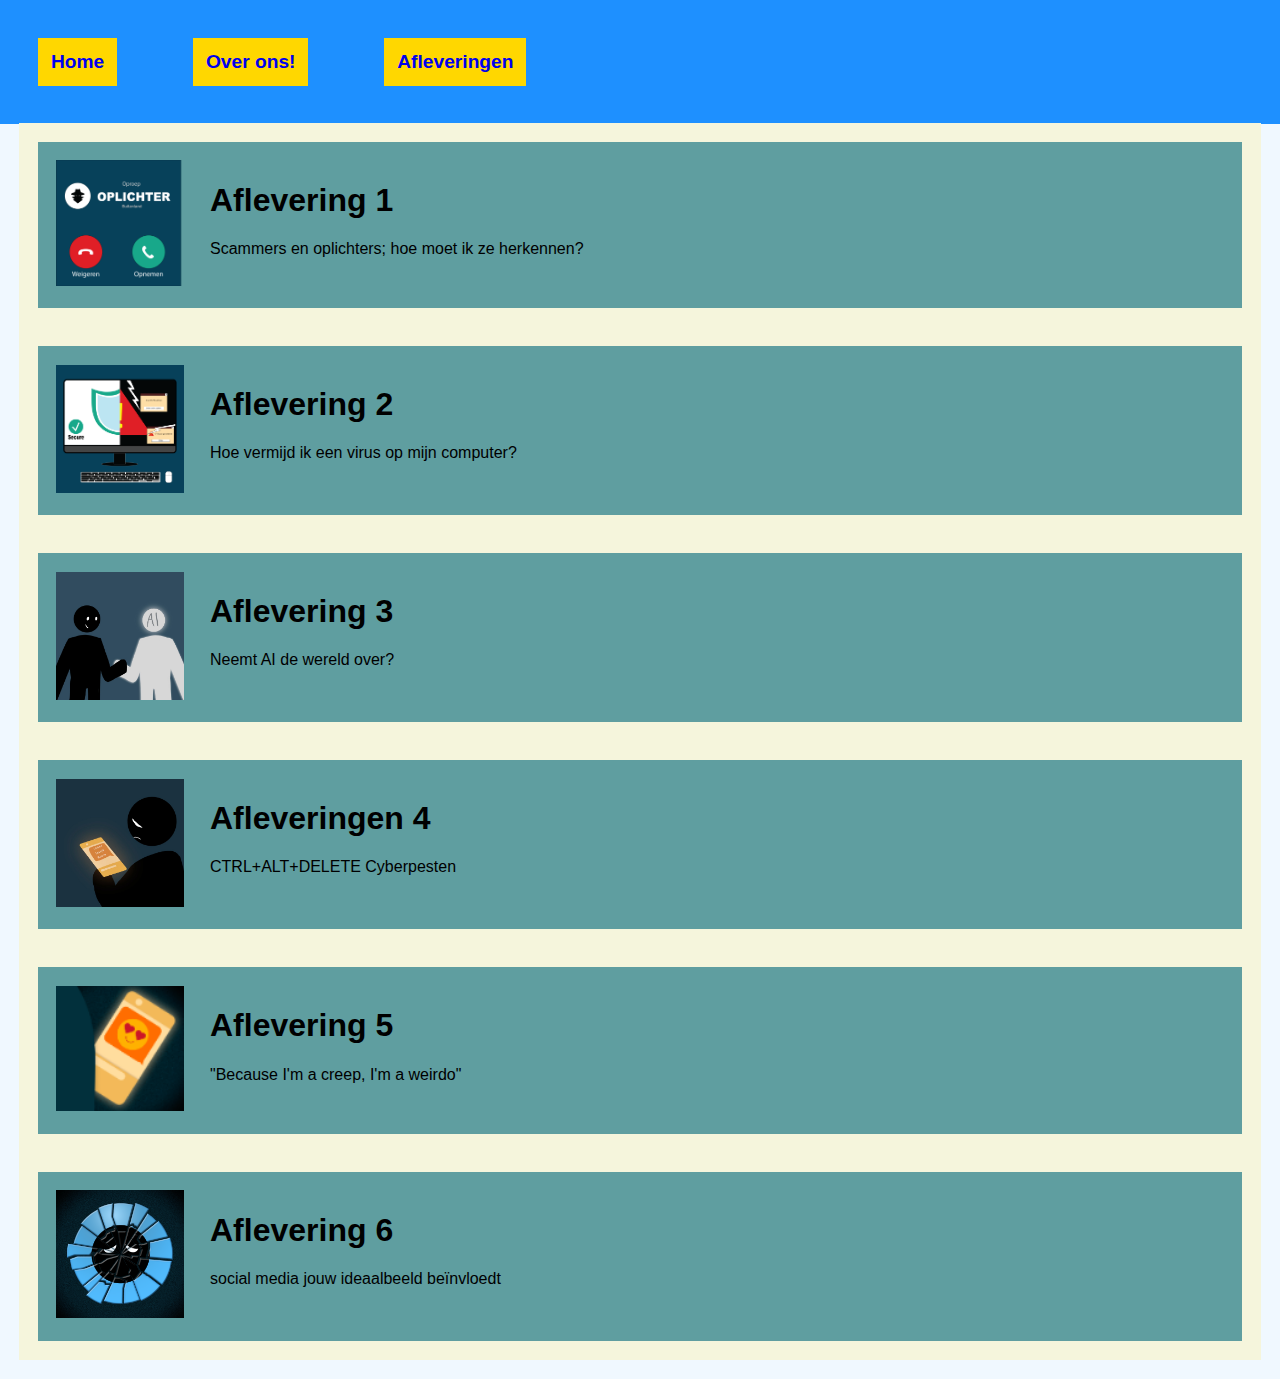
==== afleveringen.html @ 5634ba1f "Add files via upload" ====
<!DOCTYPE html>
<html lang="nl">
<head>
    <meta charset="UTF-8">
    <meta name="viewport" content="width=device-width, initial-scale=1.0">
    <title>Afleveringen</title>
    <link href="style.css" rel="stylesheet">
</head>

<body>
    <nav> 
        <ul>
            <li><a href="index.html">Home</a></li>
            <li><a href="over_ons.html">Over ons!</a></li>
            <li><a href="afleveringen.html">Afleveringen</a></li>
            </ul>
    </nav>
<header>

</header>

<main>

<ul class="afleveringen">
    <li>
        <div><img src="images/oplichter.png" alt="Oplichters"> </div>
        <div>
            <h1>aflevering 1</h1>
            <p>Scammers en oplichters; hoe moet ik ze herkennen?</p>
        </div>
    </li>

    <li>
        <div><img src="images/virus.png" alt="virus"></div>
        <div>
            <h1>Aflevering 2</h1>
            <p>Hoe vermijd ik een virus op mijn computer?</p>
        </div>
    </li>

    <li>
        <div><img src="images/ai.png" alt="A.I."> </div>
        <div>
            <h1>Aflevering 3</h1>
            <p>Neemt AI de wereld over?</p>
        </div>
    </li>

    <li>
        <div><img src="images/cyberpesten.png" alt="Pestkop"></div>
        <div>
            <h1>Afleveringen 4</h1>
            <p>CTRL+ALT+DELETE Cyberpesten</p>
        </div>
    </li>

    <li>
        <div><img src="images/creep.png" alt="Creeper"></div>
        <div>
            <h1>Aflevering 5</h1>
            <p>"Because I'm a creep, I'm a weirdo"</p>
        </div>
    </li>

    <li>
        <div><img src="images/ideaalbeeld.png" alt="Depressief 12 jarig meisje"></div>
        <div>
            <h1>Aflevering 6</h1>
            <p> social media jouw ideaalbeeld beïnvloedt</p>
        </div>
    </li>
</ul>


</main>

<footer>
    
</footer>

</body>
</html>
---- style.css ----
body {
    text-align: left;
    font-family: Arial, Helvetica, sans-serif;
    color: black;
    margin: 5mm;
    background-color: aliceblue;
}

ul {
    list-style-type: none;
    padding-left: 0%;
    margin-left: auto;
    margin-right: auto;
}

nav {
    margin-bottom: 2vh;
}

nav ul {
    display: flex;
    flex-direction: row;
    flex-wrap: wrap;
    justify-content: left;

    background-color: dodgerblue;
    color: white;

    font-family: Arial, Helvetica, sans-serif;
    font-size: 1.2em;
    font-weight: 600;
    margin:-5mm;

}

nav a {
    padding: 1vw;
    background-color: gold;
    text-decoration: none;
}

p:hover {
    cursor:text;
}

a:hover {
    cursor:pointer
}



section {
    margin-bottom: 1%;
}

h1, h2 {
    text-transform: capitalize;
}

#intro {
    padding: 0.5mm;
    padding-left: 2%;
    padding-right: 5%;
    background-color: rgb(21, 116, 211);
    color: rgb(235, 235, 235);
    margin-left: -5mm;
    margin-right: -5%;
}

.ontstaansverhaal {
    padding: 0.5mm;
    padding-left: 2%;
    padding-right: 5%;
    background-color: rgb(21, 116, 211);
    color: rgb(235, 235, 235);
    margin-left: -5mm;
    margin-right: -5%;
}

header img {
    display: block;
    margin-left: -2%;
    width: 107%;
    
}

li {
    padding: 1.5%;
    margin: 5mm;
}

.hosts {
    width: 350px;
    padding: 5px;
    background-color: lightblue;
    border: 0.2vw solid black;
    border-radius: 5%;

}

.hosts img {
    display: block;
    margin-left: auto;
    margin-right: auto;
}

.hostcollum {
    display: flex;
    flex-direction: row;
    flex-wrap: wrap;
    justify-content: stretch;
    margin: 1vw;
    gap: 1%;
}

.button {
    padding: 1vw;
    background-color: aqua;
    border-radius: 0.1vw;
    text-decoration: none;
    transition: all 450ms ease;
}



.button:hover {
    background:chartreuse
}

nav a:hover {
    background:plum
}

a:focus {
    border: 0.1vw solid blue;
    color: azure;
    background-color: blue;
}

.afleveringen {
    display: flex;
    flex-direction:column;
    flex-wrap: wrap;
    justify-content: stretch;


    background-color: beige;
}

.afleveringen img {
    width: 10vw
}

.afleveringen li {
    background-color: cadetblue
}

ul li {
    display: flex;
    flex-direction: row;
    flex-wrap: wrap;
    justify-content: left;
    gap:2vw
}
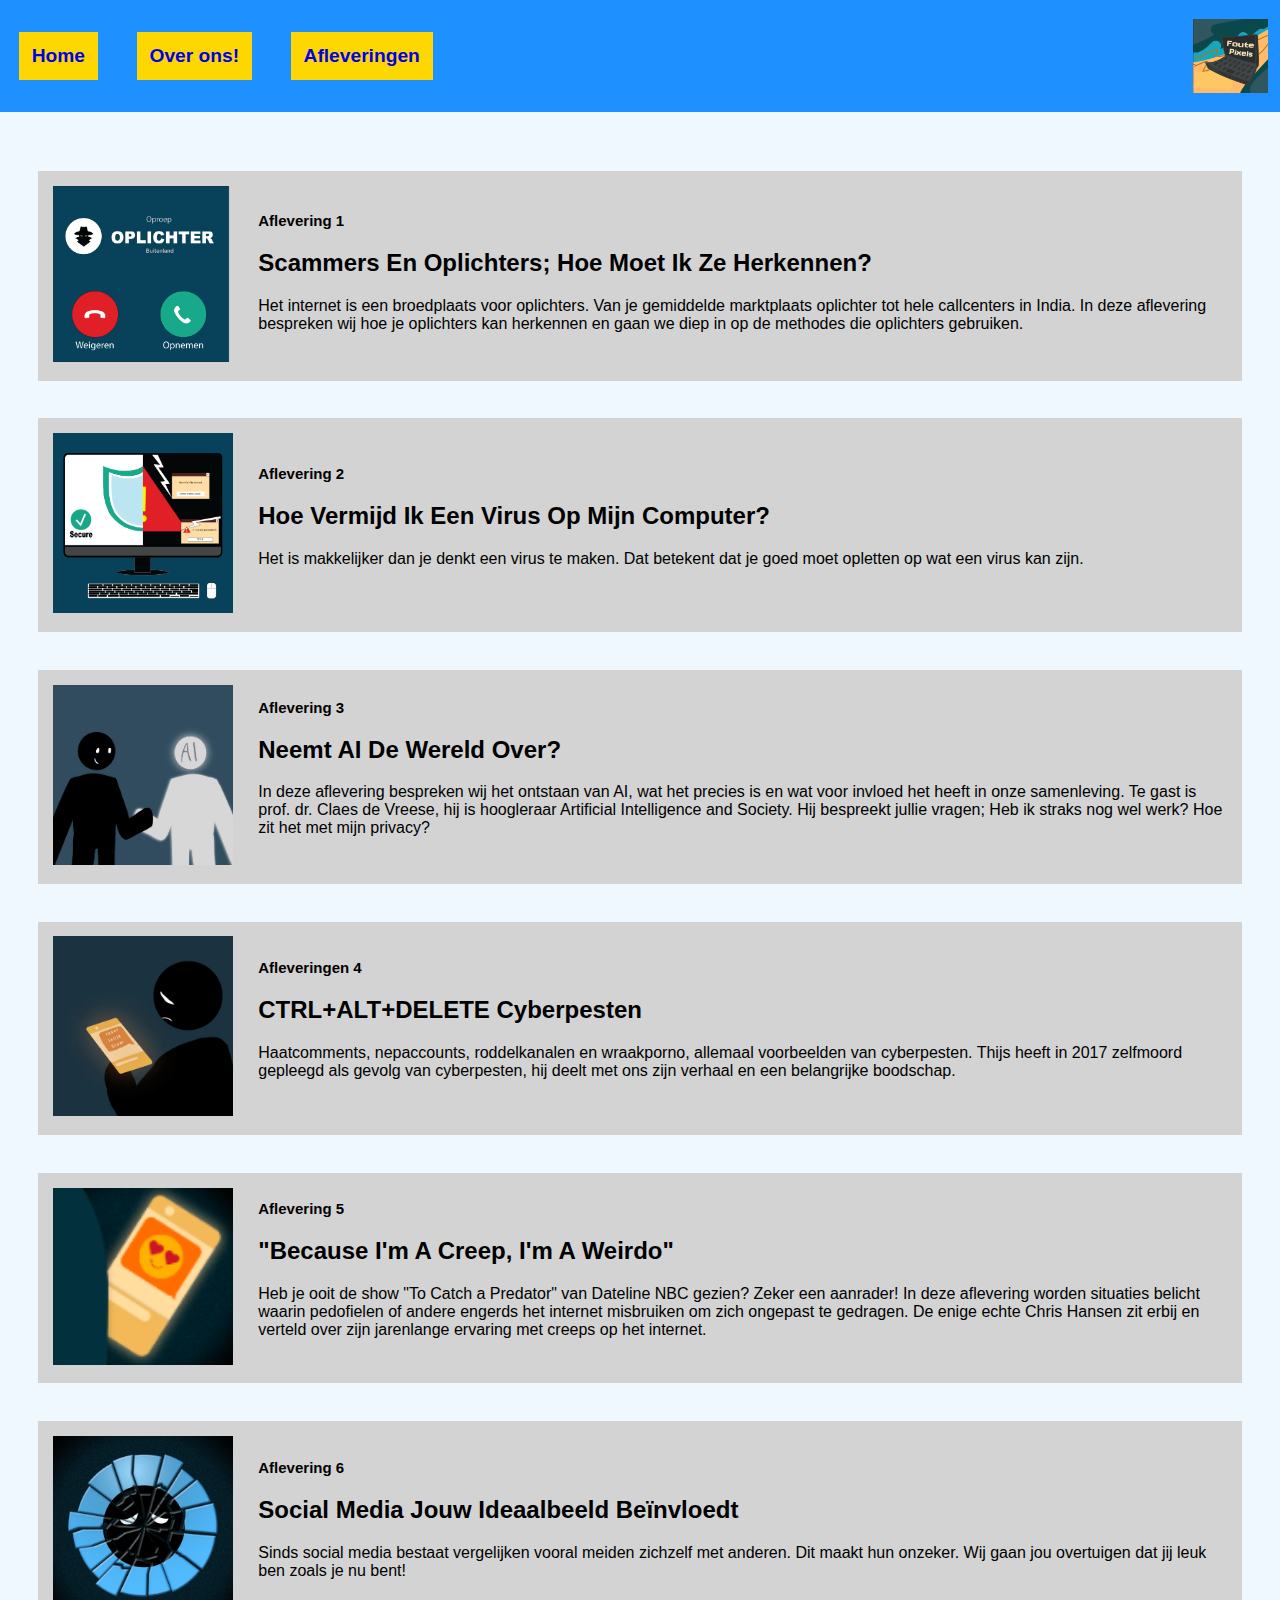
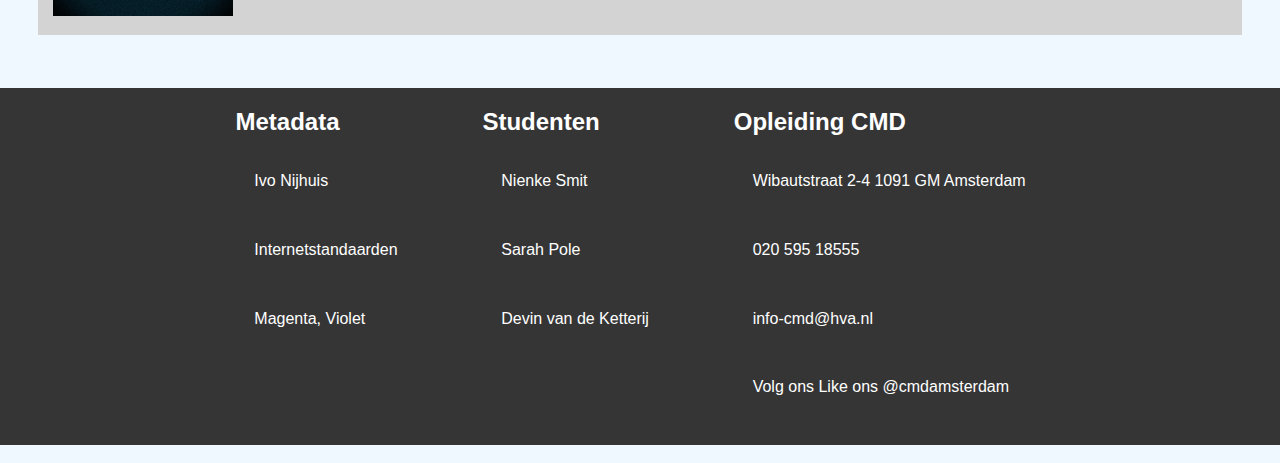
==== commit 7f9993f2: "Add files via upload" ====
--- a/afleveringen.html
+++ b/afleveringen.html
@@ -8,74 +8,107 @@
 </head>
 
 <body>
+ 
+<header>
     <nav> 
         <ul>
             <li><a href="index.html">Home</a></li>
             <li><a href="over_ons.html">Over ons!</a></li>
             <li><a href="afleveringen.html">Afleveringen</a></li>
-            </ul>
+            <li><img src="images/logo.png" alt="logo"></li>
+        </ul>
     </nav>
-<header>
-
 </header>
 
 <main>
+    <ul class="afleveringen">
+        <li>
+            <div><img src="images/oplichter.png" alt="Oplichters"> </div>
+            <div>
+                <h1>aflevering 1</h1>
+                <h2>Scammers en oplichters; hoe moet ik ze herkennen?</h2>
+                <p>Het internet is een broedplaats voor oplichters. Van je gemiddelde marktplaats oplichter tot hele callcenters in India. In deze aflevering bespreken wij hoe je oplichters kan herkennen en gaan we diep in op de methodes die oplichters gebruiken.
+                </p>
+            </div>
+        </li>
 
-<ul class="afleveringen">
-    <li>
-        <div><img src="images/oplichter.png" alt="Oplichters"> </div>
-        <div>
-            <h1>aflevering 1</h1>
-            <p>Scammers en oplichters; hoe moet ik ze herkennen?</p>
-        </div>
-    </li>
+        <li>
+            <div><img src="images/virus.png" alt="virus"></div>
+            <section>
+                <h1>Aflevering 2</h1>
+                <h2>Hoe vermijd ik een virus op mijn computer?</h2>
+                <p>Het is makkelijker dan je denkt een virus te maken. Dat betekent dat je goed moet opletten op wat een virus kan zijn.</p>
+            </section>
+        </li>
 
-    <li>
-        <div><img src="images/virus.png" alt="virus"></div>
-        <div>
-            <h1>Aflevering 2</h1>
-            <p>Hoe vermijd ik een virus op mijn computer?</p>
-        </div>
-    </li>
+        <li>
+            <div><img src="images/ai.png" alt="A.I."> </div>
+            <section>
+                <h1>Aflevering 3</h1>
+                <h2>Neemt AI de wereld over?</h2>
+                <p>In deze aflevering bespreken wij het ontstaan van AI, wat het precies is en wat voor invloed het heeft in onze samenleving. Te gast is prof. dr. Claes de Vreese, hij is hoogleraar Artificial Intelligence and Society. Hij bespreekt  jullie vragen; Heb ik straks nog wel werk? Hoe zit het met mijn privacy?
+                </p>
+            </section>
+        </li>
 
-    <li>
-        <div><img src="images/ai.png" alt="A.I."> </div>
-        <div>
-            <h1>Aflevering 3</h1>
-            <p>Neemt AI de wereld over?</p>
-        </div>
-    </li>
+        <li>
+            <div><img src="images/cyberpesten.png" alt="Pestkop"></div>
+            <section>
+                <h1>Afleveringen 4</h1>
+                <h2>CTRL+ALT+DELETE Cyberpesten</h2>
+                <p>Haatcomments, nepaccounts, roddelkanalen en wraakporno, allemaal voorbeelden van cyberpesten. Thijs heeft in 2017 zelfmoord gepleegd als gevolg van cyberpesten, hij deelt met ons zijn verhaal en een belangrijke boodschap.</p>
+            </section>
+        </li>
 
-    <li>
-        <div><img src="images/cyberpesten.png" alt="Pestkop"></div>
-        <div>
-            <h1>Afleveringen 4</h1>
-            <p>CTRL+ALT+DELETE Cyberpesten</p>
-        </div>
-    </li>
+        <li>
+            <div><img src="images/creep.png" alt="Creeper"></div>
+            <section>
+                <h1>Aflevering 5</h1>
+                <h2>"Because I'm a creep, I'm a weirdo"</h2>
+                <p>Heb je ooit de show "To Catch a Predator" van Dateline NBC gezien? Zeker een aanrader! In deze aflevering worden situaties belicht waarin pedofielen of andere engerds het internet misbruiken om zich ongepast te gedragen. De enige echte Chris Hansen zit erbij en verteld over zijn jarenlange ervaring met creeps op het internet.
+                </p>
+            </section>
+        </li>
 
-    <li>
-        <div><img src="images/creep.png" alt="Creeper"></div>
-        <div>
-            <h1>Aflevering 5</h1>
-            <p>"Because I'm a creep, I'm a weirdo"</p>
-        </div>
-    </li>
-
-    <li>
-        <div><img src="images/ideaalbeeld.png" alt="Depressief 12 jarig meisje"></div>
-        <div>
-            <h1>Aflevering 6</h1>
-            <p> social media jouw ideaalbeeld beïnvloedt</p>
-        </div>
-    </li>
-</ul>
+        <li>
+            <div><img src="images/ideaalbeeld.png" alt="Depressief 12 jarig meisje"></div>
+            <section>
+                <h1>Aflevering 6</h1>
+                <h2> social media jouw ideaalbeeld beïnvloedt</h2>
+                <p>Sinds social media bestaat vergelijken vooral meiden zichzelf met anderen. Dit maakt hun onzeker. Wij gaan jou overtuigen dat jij leuk ben zoals je nu bent!</p>
+            </section>
+        </li>
+    </ul>
 
 
 </main>
 
 <footer>
-    
+    <section>
+        <h2>Metadata</h2>
+        <ul>
+            <li><p>Ivo Nijhuis</p></li>
+            <li><p>Internetstandaarden</p></li>
+            <li><p>Magenta, Violet</p></li>
+        </ul>
+    </section>
+    <section>
+        <h2>Studenten</h2>
+        <ul>
+            <li><p>Nienke Smit</p></li>
+            <li><p>Sarah Pole</p></li>
+            <li><p>Devin van de Ketterij</p></li>
+        </ul>
+    </section>
+    <section>
+        <h2>Opleiding CMD</h2>
+        <ul>
+            <li><p>Wibautstraat 2-4 1091 GM Amsterdam</p></li>
+            <li><p>020 595 18555</p></li>
+            <li><p>info-cmd@hva.nl</p></li>
+            <li><p>Volg ons Like ons @cmdamsterdam</p></li>
+        </ul>
+    </section>
 </footer>
 
 </body>
--- a/style.css
+++ b/style.css
@@ -6,6 +6,31 @@
     background-color: aliceblue;
 }
 
+li {
+    padding: 1.2%;
+    margin: 5mm;
+}
+
+footer {
+    display: flex;
+    background-color:rgb(53, 53, 53);
+    color: white;
+    
+    margin-left: -3vw;
+    margin-right: -3vw;
+    margin-bottom: -vh;
+    
+    justify-content: center;
+    align-items: start;
+    flex-wrap: wrap;
+    column-gap: 2px;
+    gap: 5%;
+}
+
+footer li {
+    padding: 0;
+}
+
 ul {
     list-style-type: none;
     padding-left: 0%;
@@ -13,15 +38,18 @@
     margin-right: auto;
 }
 
-nav {
-    margin-bottom: 2vh;
-}
-
-nav ul {
-    display: flex;
-    flex-direction: row;
-    flex-wrap: wrap;
-    justify-content: left;
+header nav {
+    position: fixed;
+    width: 100vw;
+    z-index: 10;
+}
+
+header nav ul {
+    display: flex;
+    flex-direction: row;
+    flex-wrap: wrap;
+    justify-content: flex-start;
+    align-items: center;
 
     background-color: dodgerblue;
     color: white;
@@ -30,13 +58,31 @@
     font-size: 1.2em;
     font-weight: 600;
     margin:-5mm;
-
-}
-
-nav a {
+}
+
+header nav ul li {
+    padding: 0;
+    margin-right: 20px;
+}
+
+header nav ul li:last-child {
+    margin-left: auto;
+    margin-right: 50px;
+}
+
+header nav a {
     padding: 1vw;
     background-color: gold;
     text-decoration: none;
+}
+
+header nav img {
+    width: 75px;    
+}
+
+main {
+    padding-top: 13vh;
+    padding-bottom: 2vh;
 }
 
 p:hover {
@@ -77,17 +123,15 @@
     margin-right: -5%;
 }
 
-header img {
+.banner {
     display: block;
+    width: 105%;
     margin-left: -2%;
-    width: 107%;
-    
-}
-
-li {
-    padding: 1.5%;
-    margin: 5mm;
-}
+    position:relative;
+}
+
+
+
 
 .hosts {
     width: 350px;
@@ -106,14 +150,20 @@
 
 .hostcollum {
     display: flex;
+
     flex-direction: row;
     flex-wrap: wrap;
     justify-content: stretch;
+    justify-content: center;
     margin: 1vw;
-    gap: 1%;
+    gap: 2%;
+    
 }
 
 .button {
+    display: block;
+    margin: 20px;
+    width: 30%;
     padding: 1vw;
     background-color: aqua;
     border-radius: 0.1vw;
@@ -121,8 +171,6 @@
     transition: all 450ms ease;
 }
 
-
-
 .button:hover {
     background:chartreuse
 }
@@ -142,17 +190,24 @@
     flex-direction:column;
     flex-wrap: wrap;
     justify-content: stretch;
-
-
-    background-color: beige;
-}
+}
+
+
 
 .afleveringen img {
-    width: 10vw
+    width: 20vh
 }
 
 .afleveringen li {
-    background-color: cadetblue
+    display:flex;
+    flex-direction: row;
+    flex-wrap: nowrap;
+    align-items: center;
+    background-color: lightgray;
+}
+
+.afleveringen li h1 {
+    font-size: 15px;
 }
 
 ul li {
@@ -160,5 +215,35 @@
     flex-direction: row;
     flex-wrap: wrap;
     justify-content: left;
-    gap:2vw
+    gap:2vw   
+}
+
+.homefoto {
+    position: relative;
+    left: 5em;
+    top: -5em;
+
+    background-color: rgba(255, 255, 255, 0.7);
+    padding: 10px;
+    border: 1px black;
+    border-radius: 3%;
+    text-decoration: none;
+
+
+    transition: all 450ms ease;
+}
+
+.homefoto:hover {
+    background-color:rgba(255, 255, 255, 1)
+}
+
+@keyframes rotate {
+    0% {
+        left: top
+    }
+}
+
+.contact{
+    Display:flex;
+    flex-direction:column;
 }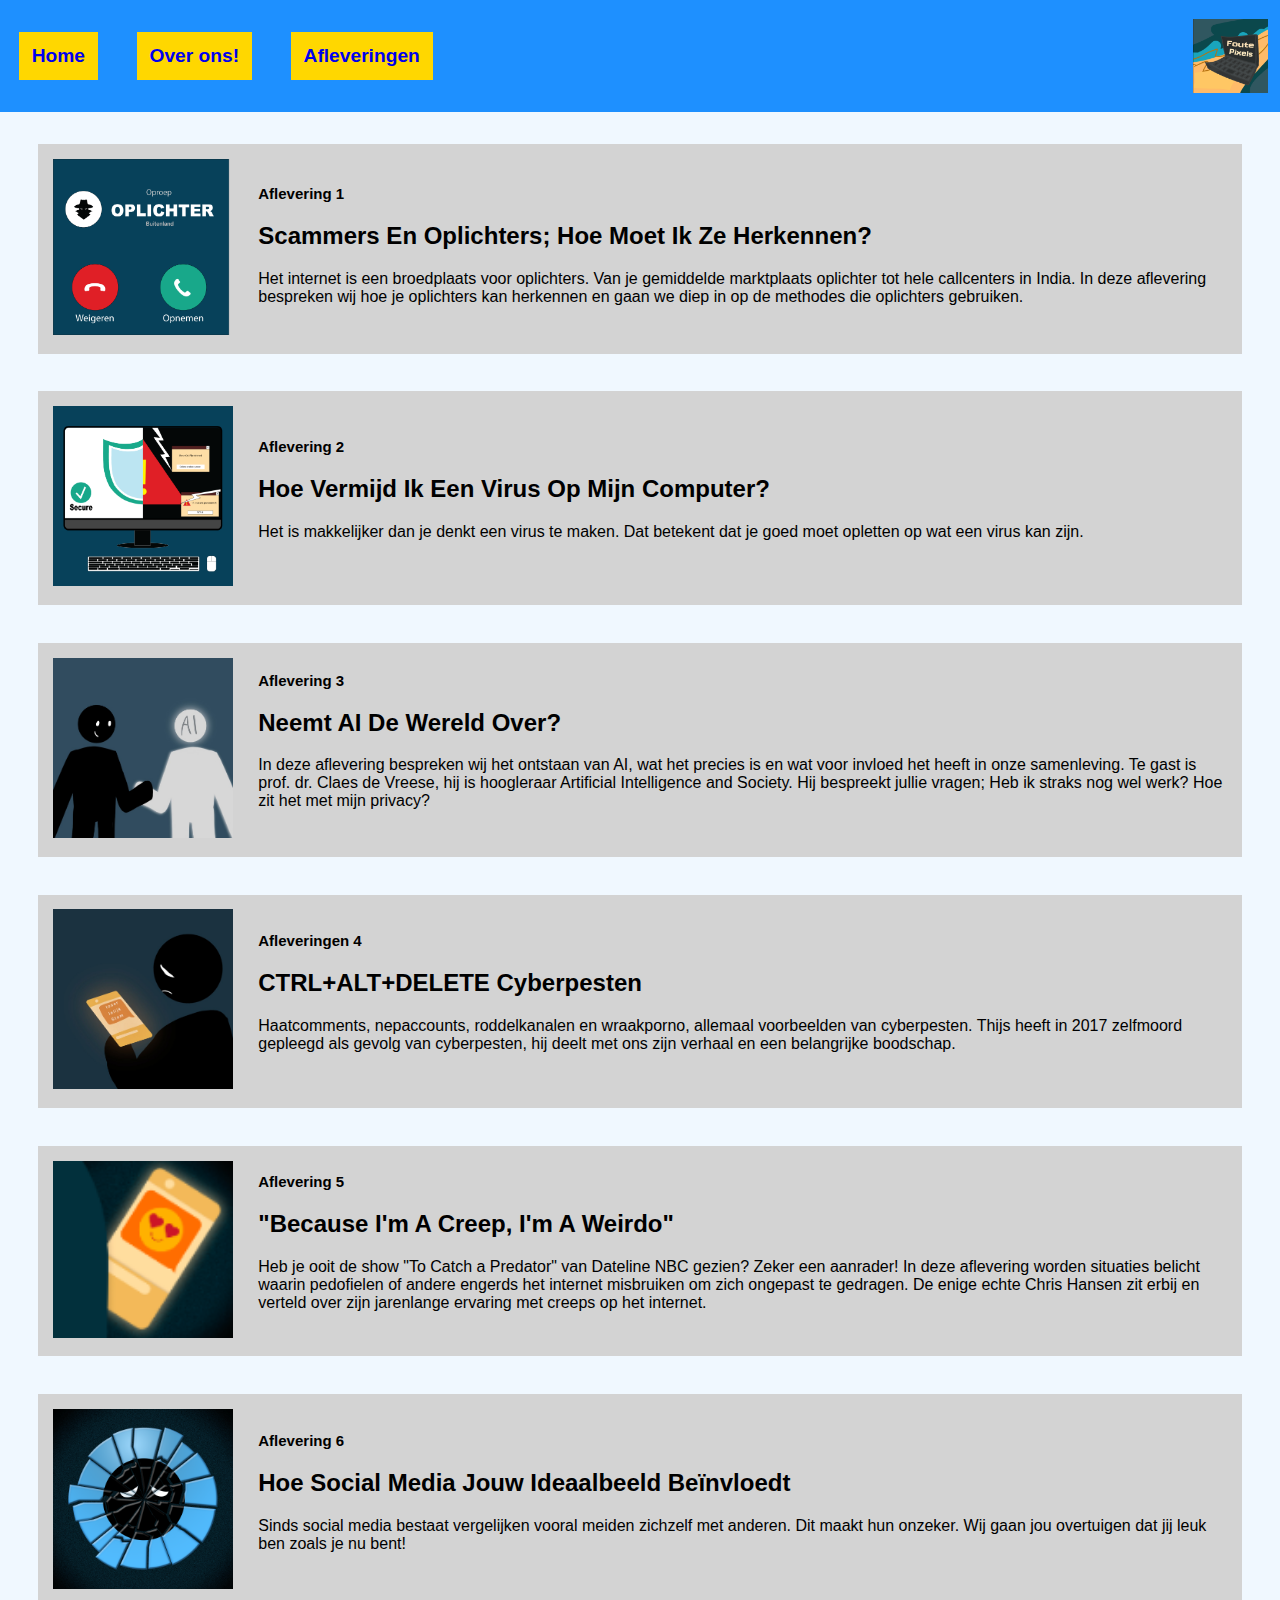
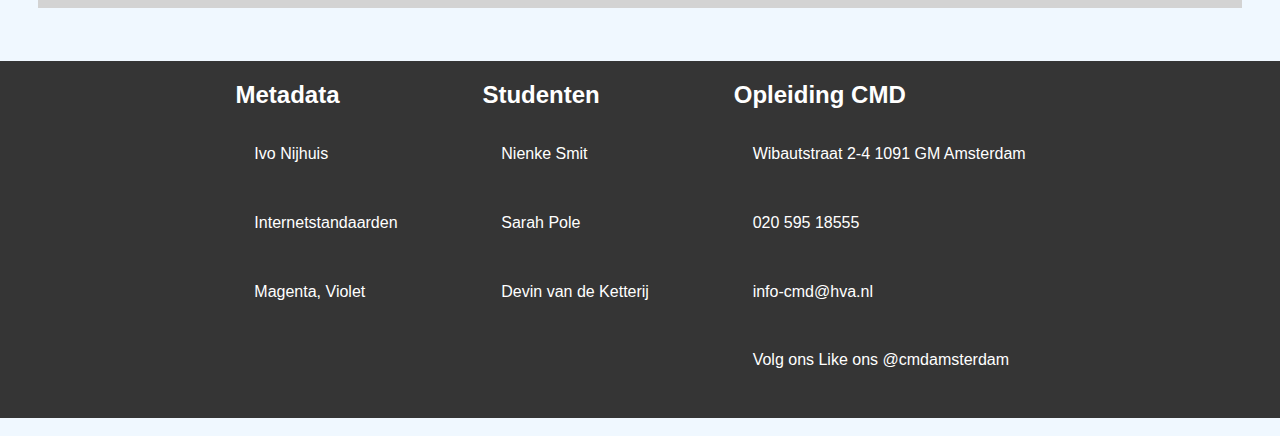
==== commit dee3d45a: "Add files via upload" ====
--- a/afleveringen.html
+++ b/afleveringen.html
@@ -74,7 +74,7 @@
             <div><img src="images/ideaalbeeld.png" alt="Depressief 12 jarig meisje"></div>
             <section>
                 <h1>Aflevering 6</h1>
-                <h2> social media jouw ideaalbeeld beïnvloedt</h2>
+                <h2> Hoe social media jouw ideaalbeeld beïnvloedt</h2>
                 <p>Sinds social media bestaat vergelijken vooral meiden zichzelf met anderen. Dit maakt hun onzeker. Wij gaan jou overtuigen dat jij leuk ben zoals je nu bent!</p>
             </section>
         </li>
--- a/style.css
+++ b/style.css
@@ -1,3 +1,5 @@
+/* Ik begin met algemene regels waar de stijl van de website zich aan houdt*/
+
 body {
     text-align: left;
     font-family: Arial, Helvetica, sans-serif;
@@ -6,9 +8,38 @@
     background-color: aliceblue;
 }
 
+section {
+    margin-bottom: 1%;
+}
+
 li {
     padding: 1.2%;
     margin: 5mm;
+}
+
+ul {
+    list-style-type: none;
+    padding-left: 0%;
+    margin-left: auto;
+    margin-right: auto;
+}
+
+ul li {
+    display: flex;
+    flex-direction: row;
+    flex-wrap: wrap;
+    justify-content: left;
+    gap:2vw   
+}
+
+h1, h2 {
+    text-transform: capitalize;
+}
+
+a:focus {
+    border: 0.1vw solid blue;
+    color: azure;
+    background-color: blue;
 }
 
 footer {
@@ -31,13 +62,6 @@
     padding: 0;
 }
 
-ul {
-    list-style-type: none;
-    padding-left: 0%;
-    margin-left: auto;
-    margin-right: auto;
-}
-
 header nav {
     position: fixed;
     width: 100vw;
@@ -80,8 +104,19 @@
     width: 75px;    
 }
 
+header nav a:hover {
+    background:plum
+}
+
+/* Deze code laat het logo bewegen */
+header img:hover {
+    animation-name: rotate;
+    animation-duration: 0.5s;
+    animation-iteration-count:inherit;
+}
+
 main {
-    padding-top: 13vh;
+    padding-top: 10vh;
     padding-bottom: 2vh;
 }
 
@@ -91,73 +126,6 @@
 
 a:hover {
     cursor:pointer
-}
-
-
-
-section {
-    margin-bottom: 1%;
-}
-
-h1, h2 {
-    text-transform: capitalize;
-}
-
-#intro {
-    padding: 0.5mm;
-    padding-left: 2%;
-    padding-right: 5%;
-    background-color: rgb(21, 116, 211);
-    color: rgb(235, 235, 235);
-    margin-left: -5mm;
-    margin-right: -5%;
-}
-
-.ontstaansverhaal {
-    padding: 0.5mm;
-    padding-left: 2%;
-    padding-right: 5%;
-    background-color: rgb(21, 116, 211);
-    color: rgb(235, 235, 235);
-    margin-left: -5mm;
-    margin-right: -5%;
-}
-
-.banner {
-    display: block;
-    width: 105%;
-    margin-left: -2%;
-    position:relative;
-}
-
-
-
-
-.hosts {
-    width: 350px;
-    padding: 5px;
-    background-color: lightblue;
-    border: 0.2vw solid black;
-    border-radius: 5%;
-
-}
-
-.hosts img {
-    display: block;
-    margin-left: auto;
-    margin-right: auto;
-}
-
-.hostcollum {
-    display: flex;
-
-    flex-direction: row;
-    flex-wrap: wrap;
-    justify-content: stretch;
-    justify-content: center;
-    margin: 1vw;
-    gap: 2%;
-    
 }
 
 .button {
@@ -175,75 +143,128 @@
     background:chartreuse
 }
 
-nav a:hover {
-    background:plum
-}
-
-a:focus {
-    border: 0.1vw solid blue;
-    color: azure;
-    background-color: blue;
-}
-
-.afleveringen {
-    display: flex;
-    flex-direction:column;
-    flex-wrap: wrap;
-    justify-content: stretch;
-}
-
-
-
-.afleveringen img {
-    width: 20vh
-}
-
-.afleveringen li {
-    display:flex;
-    flex-direction: row;
-    flex-wrap: nowrap;
-    align-items: center;
-    background-color: lightgray;
-}
-
-.afleveringen li h1 {
-    font-size: 15px;
-}
-
-ul li {
-    display: flex;
-    flex-direction: row;
-    flex-wrap: wrap;
-    justify-content: left;
-    gap:2vw   
-}
-
-.homefoto {
+/* Tot zover de algemene regels, hieronder staat CSS wat afwijkt van de algemene regels.*/
+
+#intro {
+    padding: 0.5mm;
+    padding-left: 2%;
+    padding-right: 5%;
+    background-color: rgb(21, 116, 211);
+    color: rgb(235, 235, 235);
+    margin-left: -5mm;
+    margin-right: -5%;
+}
+ /* #intro had niet gehoeven, omdat .onstaansverhaal hetzelfde zal bereiken. Graag laat ik zien dat ik de stof beheers. */
+
+.ontstaansverhaal {
+    padding: 0.5mm;
+    padding-left: 2%;
+    padding-right: 5%;
+    background-color: rgb(21, 116, 211);
+    color: rgb(235, 235, 235);
+    margin-left: -5mm;
+    margin-right: -5%;
+}
+
+.banner {
+    display: block;
+    width: 105%;
+    margin-left: -2%;
+    position:relative;
+}
+
+.afleveringenbutton {
     position: relative;
     left: 5em;
     top: -5em;
 
-    background-color: rgba(255, 255, 255, 0.7);
+    background-color: rgba(33, 140, 255, 0.7);
+    color: white;
     padding: 10px;
     border: 1px black;
     border-radius: 3%;
     text-decoration: none;
 
-
-    transition: all 450ms ease;
-}
-
-.homefoto:hover {
-    background-color:rgba(255, 255, 255, 1)
+    transition: all 450ms ease; 
+}
+
+.afleveringenbutton:hover {
+    background-color:rgba(21, 116, 211, 1)    
+}
+
+.hostinhoud {
+    width: 350px;
+    padding: 5px;
+    background-color: lightblue;
+    border: 0.2vw solid black;
+    border-radius: 5%;
+
+}
+
+.hostinhoud img {
+    display: block;
+    margin-left: auto;
+    margin-right: auto;
+}
+
+.hostrow {
+    display: flex;
+
+    flex-direction: row;
+    flex-wrap: wrap;
+    justify-content: stretch;
+    justify-content: center;
+    margin: 1vw;
+    gap: 2%;
+    
+}
+
+.afleveringen {
+    display: flex;
+    flex-direction:column;
+    flex-wrap: wrap;
+    justify-content: stretch;
+}
+
+.afleveringen img {
+    width: 20vh
+}
+
+.afleveringen li {
+    display:flex;
+    flex-direction: row;
+    flex-wrap: nowrap;
+    align-items: center;
+    background-color: lightgray;
+}
+
+.afleveringen li h1 {
+    font-size: 15px;
+}
+
+.contact {
+    Display:flex;
+    flex-direction:column;
 }
 
 @keyframes rotate {
     0% {
-        left: top
-    }
-}
-
-.contact{
-    Display:flex;
-    flex-direction:column;
-}+        transform:rotate(0deg)
+    }
+
+    25% {
+        transform: rotate(45deg);
+    }
+
+    50% {
+        transform: rotate(-30deg);
+    }
+
+    75% {
+        transform:rotate(15deg)
+    }
+
+    100% {
+        transform: rotate(0deg)
+    }
+}
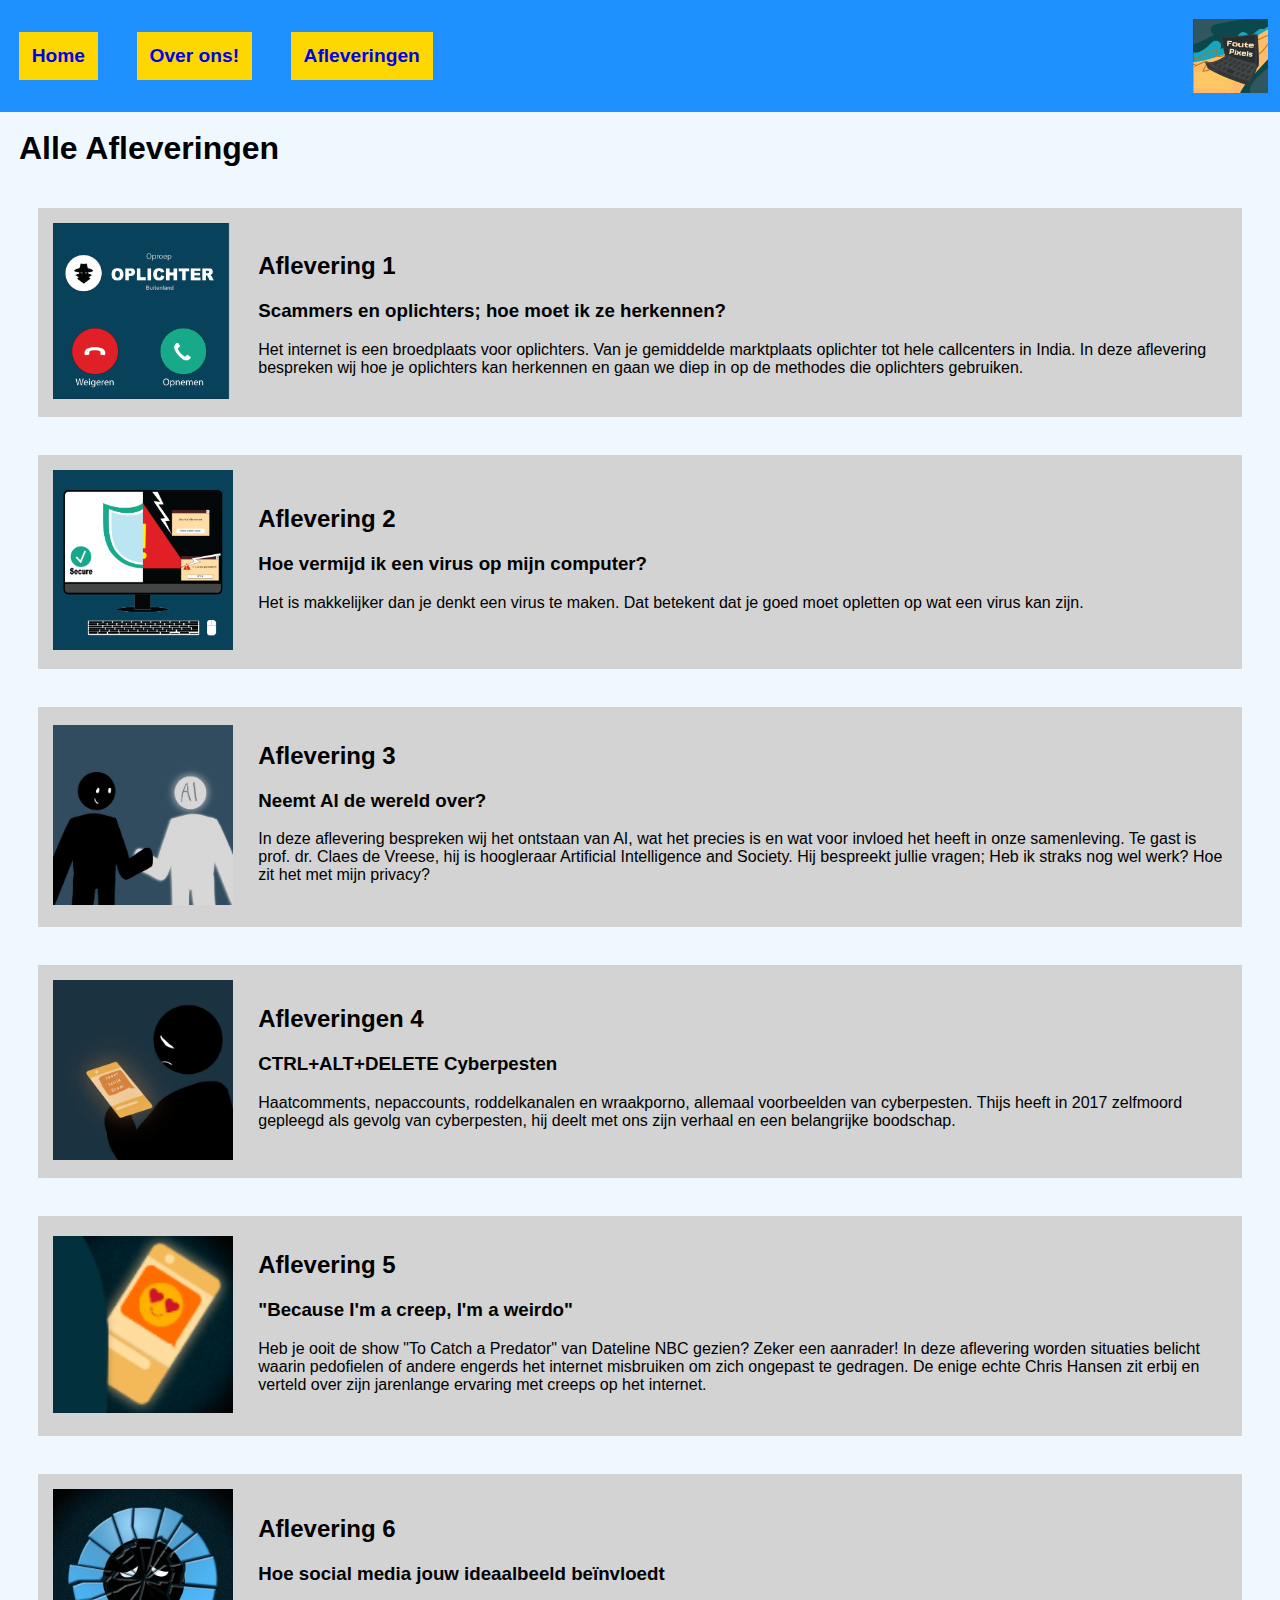
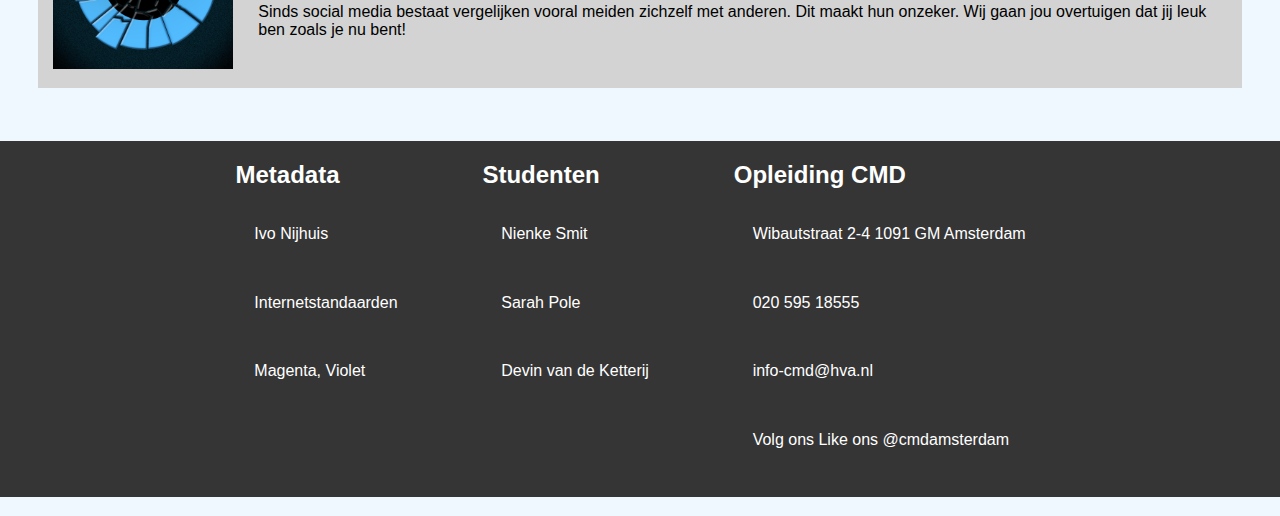
==== commit ce52c0e6: "Update afleveringen.html" ====
--- a/afleveringen.html
+++ b/afleveringen.html
@@ -21,12 +21,13 @@
 </header>
 
 <main>
+    <h1>Alle afleveringen</h1>
     <ul class="afleveringen">
         <li>
             <div><img src="images/oplichter.png" alt="Oplichters"> </div>
             <div>
-                <h1>aflevering 1</h1>
-                <h2>Scammers en oplichters; hoe moet ik ze herkennen?</h2>
+                <h2>aflevering 1</h2>
+                <h3>Scammers en oplichters; hoe moet ik ze herkennen?</h3>
                 <p>Het internet is een broedplaats voor oplichters. Van je gemiddelde marktplaats oplichter tot hele callcenters in India. In deze aflevering bespreken wij hoe je oplichters kan herkennen en gaan we diep in op de methodes die oplichters gebruiken.
                 </p>
             </div>
@@ -35,8 +36,8 @@
         <li>
             <div><img src="images/virus.png" alt="virus"></div>
             <section>
-                <h1>Aflevering 2</h1>
-                <h2>Hoe vermijd ik een virus op mijn computer?</h2>
+                <h2>Aflevering 2</h2>
+                <h3>Hoe vermijd ik een virus op mijn computer?</h3>
                 <p>Het is makkelijker dan je denkt een virus te maken. Dat betekent dat je goed moet opletten op wat een virus kan zijn.</p>
             </section>
         </li>
@@ -44,8 +45,8 @@
         <li>
             <div><img src="images/ai.png" alt="A.I."> </div>
             <section>
-                <h1>Aflevering 3</h1>
-                <h2>Neemt AI de wereld over?</h2>
+                <h2>Aflevering 3</h2>
+                <h3>Neemt AI de wereld over?</h3>
                 <p>In deze aflevering bespreken wij het ontstaan van AI, wat het precies is en wat voor invloed het heeft in onze samenleving. Te gast is prof. dr. Claes de Vreese, hij is hoogleraar Artificial Intelligence and Society. Hij bespreekt  jullie vragen; Heb ik straks nog wel werk? Hoe zit het met mijn privacy?
                 </p>
             </section>
@@ -54,8 +55,8 @@
         <li>
             <div><img src="images/cyberpesten.png" alt="Pestkop"></div>
             <section>
-                <h1>Afleveringen 4</h1>
-                <h2>CTRL+ALT+DELETE Cyberpesten</h2>
+                <h2>Afleveringen 4</h2>
+                <h3>CTRL+ALT+DELETE Cyberpesten</h3>
                 <p>Haatcomments, nepaccounts, roddelkanalen en wraakporno, allemaal voorbeelden van cyberpesten. Thijs heeft in 2017 zelfmoord gepleegd als gevolg van cyberpesten, hij deelt met ons zijn verhaal en een belangrijke boodschap.</p>
             </section>
         </li>
@@ -63,8 +64,8 @@
         <li>
             <div><img src="images/creep.png" alt="Creeper"></div>
             <section>
-                <h1>Aflevering 5</h1>
-                <h2>"Because I'm a creep, I'm a weirdo"</h2>
+                <h2>Aflevering 5</h2>
+                <h3>"Because I'm a creep, I'm a weirdo"</h3>
                 <p>Heb je ooit de show "To Catch a Predator" van Dateline NBC gezien? Zeker een aanrader! In deze aflevering worden situaties belicht waarin pedofielen of andere engerds het internet misbruiken om zich ongepast te gedragen. De enige echte Chris Hansen zit erbij en verteld over zijn jarenlange ervaring met creeps op het internet.
                 </p>
             </section>
@@ -73,8 +74,8 @@
         <li>
             <div><img src="images/ideaalbeeld.png" alt="Depressief 12 jarig meisje"></div>
             <section>
-                <h1>Aflevering 6</h1>
-                <h2> Hoe social media jouw ideaalbeeld beïnvloedt</h2>
+                <h2>Aflevering 6</h2>
+                <h3> Hoe social media jouw ideaalbeeld beïnvloedt</h3>
                 <p>Sinds social media bestaat vergelijken vooral meiden zichzelf met anderen. Dit maakt hun onzeker. Wij gaan jou overtuigen dat jij leuk ben zoals je nu bent!</p>
             </section>
         </li>
@@ -112,4 +113,4 @@
 </footer>
 
 </body>
-</html>+</html>
